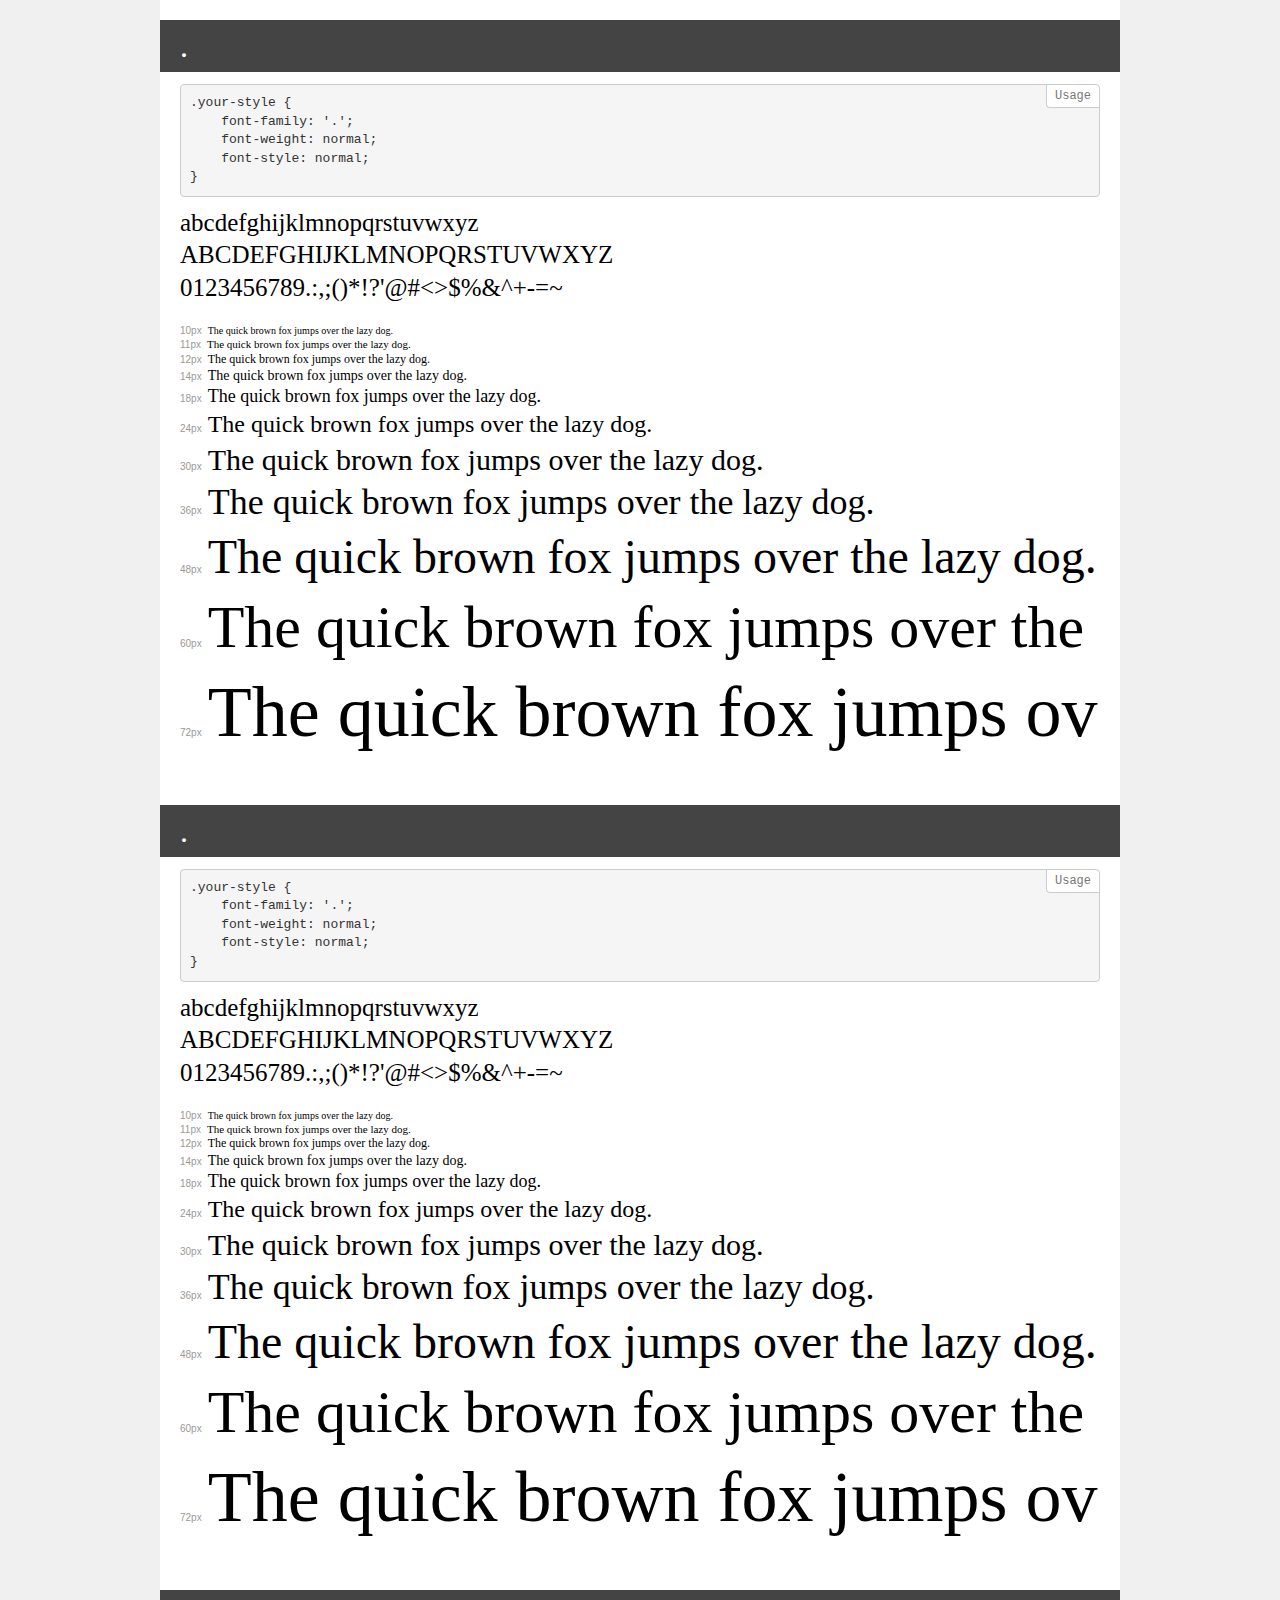
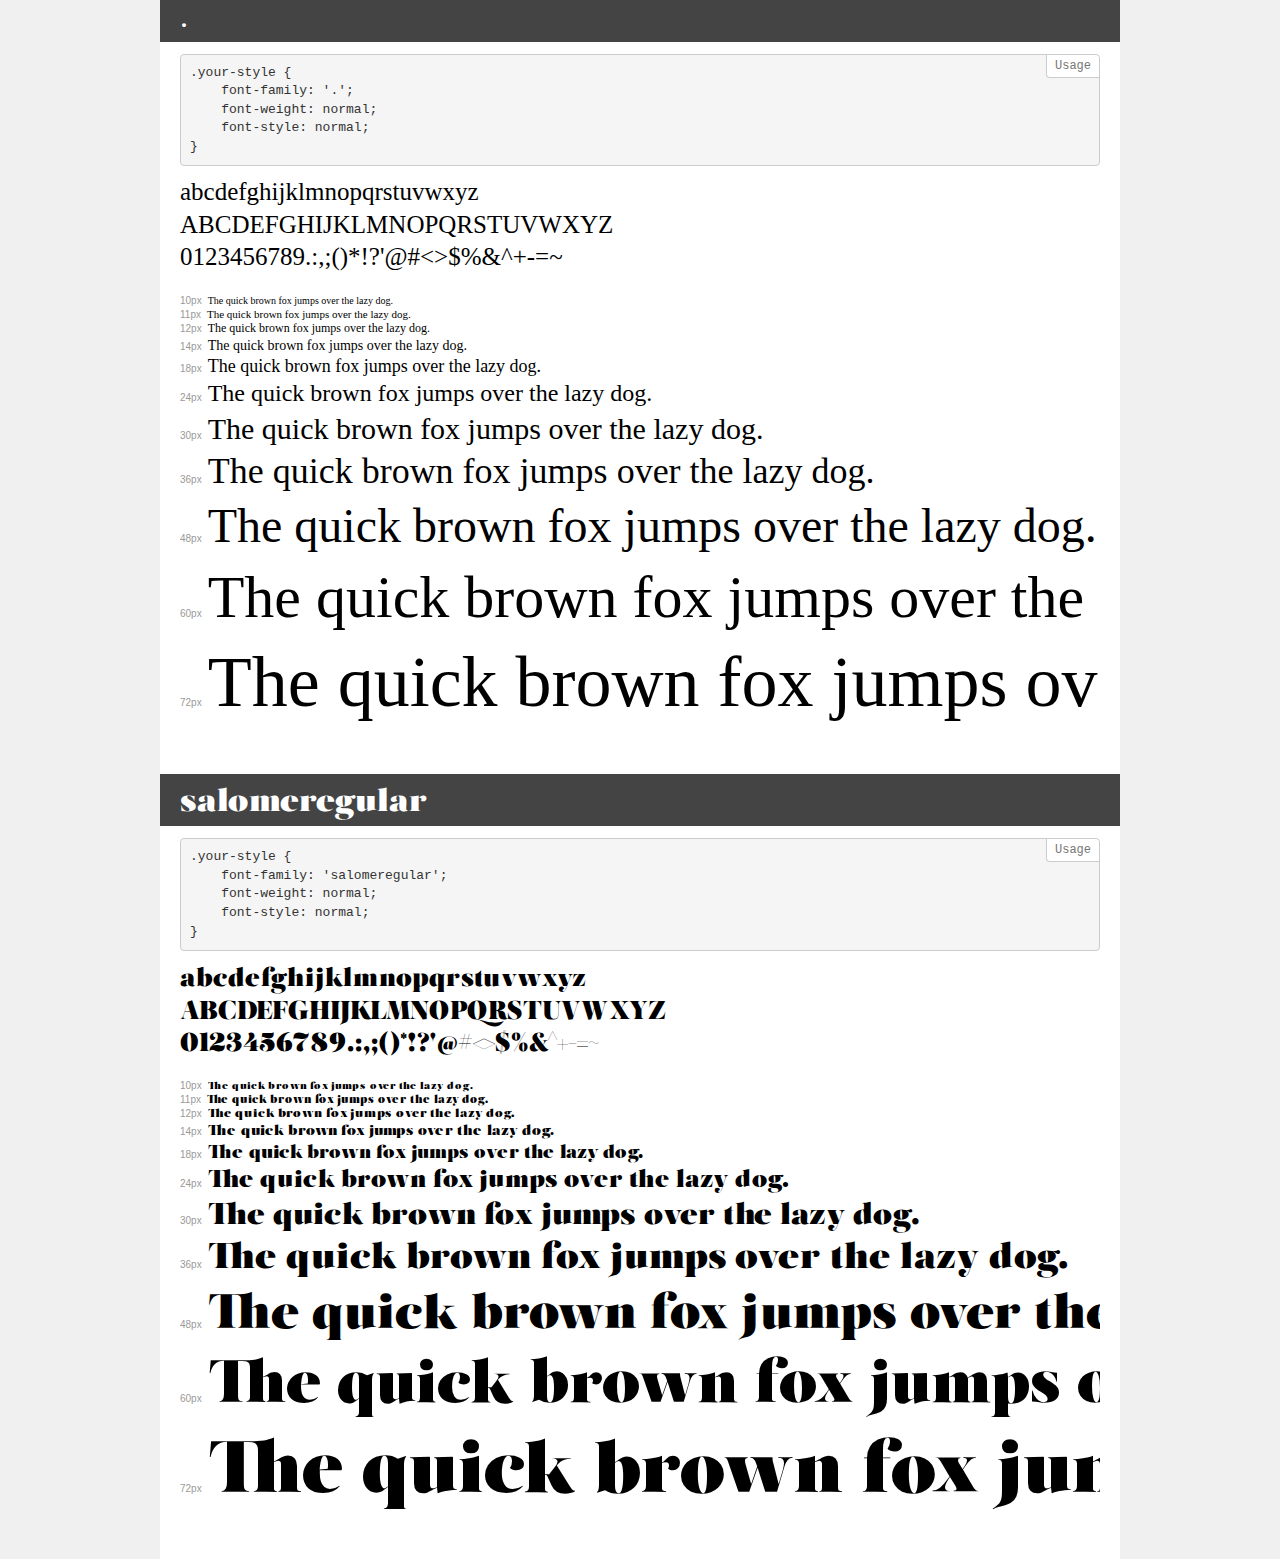
==== Salom/demo.html @ cd8cafcd "first" ====
<!DOCTYPE html>
<html lang="en">
<head>
    <meta charset="utf-8">
    <meta http-equiv="X-UA-Compatible" content="IE=edge">
    <meta name="viewport" content="width=device-width, initial-scale=1">
    <meta name="robots" content="noindex, noarchive">
    <meta name="format-detection" content="telephone=no">
    <title>Transfonter demo</title>
    <link href="stylesheet.css" rel="stylesheet">
    <style>
        /*
        http://meyerweb.com/eric/tools/css/reset/
        v2.0 | 20110126
        License: none (public domain)
        */
        html, body, div, span, applet, object, iframe,
        h1, h2, h3, h4, h5, h6, p, blockquote, pre,
        a, abbr, acronym, address, big, cite, code,
        del, dfn, em, img, ins, kbd, q, s, samp,
        small, strike, strong, sub, sup, tt, var,
        b, u, i, center,
        dl, dt, dd, ol, ul, li,
        fieldset, form, label, legend,
        table, caption, tbody, tfoot, thead, tr, th, td,
        article, aside, canvas, details, embed,
        figure, figcaption, footer, header, hgroup,
        menu, nav, output, ruby, section, summary,
        time, mark, audio, video {
            margin: 0;
            padding: 0;
            border: 0;
            font-size: 100%;
            font: inherit;
            vertical-align: baseline;
        }
        /* HTML5 display-role reset for older browsers */
        article, aside, details, figcaption, figure,
        footer, header, hgroup, menu, nav, section {
            display: block;
        }
        body {
            line-height: 1;
        }
        ol, ul {
            list-style: none;
        }
        blockquote, q {
            quotes: none;
        }
        blockquote:before, blockquote:after,
        q:before, q:after {
            content: '';
            content: none;
        }
        table {
            border-collapse: collapse;
            border-spacing: 0;
        }
        /* demo styles */
        body {
            background: #f0f0f0;
            color: #000;
        }
        .page {
            background: #fff;
            width: 920px;
            margin: 0 auto;
            padding: 20px 20px 0 20px;
            overflow: hidden;
        }
        .font-container {
            overflow-x: auto;
            overflow-y: hidden;
            margin-bottom: 40px;
            line-height: 1.3;
            white-space: nowrap;
            padding-bottom: 5px;
        }
        h1 {
            position: relative;
            background: #444;
            font-size: 32px;
            color: #fff;
            padding: 10px 20px;
            margin: 0 -20px 12px -20px;
        }
        .letters {
            font-size: 25px;
            margin-bottom: 20px;
        }
        .s10:before {
            content: '10px';
        }
        .s11:before {
            content: '11px';
        }
        .s12:before {
            content: '12px';
        }
        .s14:before {
            content: '14px';
        }
        .s18:before {
            content: '18px';
        }
        .s24:before {
            content: '24px';
        }
        .s30:before {
            content: '30px';
        }
        .s36:before {
            content: '36px';
        }
        .s48:before {
            content: '48px';
        }
        .s60:before {
            content: '60px';
        }
        .s72:before {
            content: '72px';
        }
        .s10:before, .s11:before, .s12:before, .s14:before,
        .s18:before, .s24:before, .s30:before, .s36:before,
        .s48:before, .s60:before, .s72:before {
            font-family: Arial, sans-serif;
            font-size: 10px;
            font-weight: normal;
            font-style: normal;
            color: #999;
            padding-right: 6px;
        }
        pre {
            display: block;
            position: relative;
            padding: 9px;
            margin: 0 0 10px;
            font-family: Monaco, Menlo, Consolas, "Courier New", monospace;
            font-size: 13px;
            line-height: 1.428571429;
            color: #333;
            font-weight: normal;
            font-style: normal;
            background-color: #f5f5f5;
            border: 1px solid #ccc;
            overflow-x: auto;
            border-radius: 4px;
        }
        pre:after {
            display: block;
            position: absolute;
            right: 0;
            top: 0;
            content: 'Usage';
            line-height: 1;
            padding: 5px 8px;
            font-size: 12px;
            color: #767676;
            background-color: #fff;
            border: 1px solid #ccc;
            border-right: none;
            border-top: none;
            border-radius: 0 4px 0 4px;
            z-index: 10;
        }
        /* responsive */
        @media (max-width: 959px) {
            .page {
                width: auto;
                margin: 0;
            }
        }
    </style>
</head>
<body>
<div class="page">
    <div class="demo">
        <h1 style="font-family: '.'; font-weight: normal; font-style: normal;">.</h1>
        <pre>.your-style {
    font-family: '.';
    font-weight: normal;
    font-style: normal;
}</pre>
        <div class="font-container" style="font-family: '.'; font-weight: normal; font-style: normal;">
            <p class="letters">
                abcdefghijklmnopqrstuvwxyz<br>
ABCDEFGHIJKLMNOPQRSTUVWXYZ<br>
                0123456789.:,;()*!?'@#<>$%&^+-=~
            </p>
            <p class="s10" style="font-size: 10px;">The quick brown fox jumps over the lazy dog.</p>
            <p class="s11" style="font-size: 11px;">The quick brown fox jumps over the lazy dog.</p>
            <p class="s12" style="font-size: 12px;">The quick brown fox jumps over the lazy dog.</p>
            <p class="s14" style="font-size: 14px;">The quick brown fox jumps over the lazy dog.</p>
            <p class="s18" style="font-size: 18px;">The quick brown fox jumps over the lazy dog.</p>
            <p class="s24" style="font-size: 24px;">The quick brown fox jumps over the lazy dog.</p>
            <p class="s30" style="font-size: 30px;">The quick brown fox jumps over the lazy dog.</p>
            <p class="s36" style="font-size: 36px;">The quick brown fox jumps over the lazy dog.</p>
            <p class="s48" style="font-size: 48px;">The quick brown fox jumps over the lazy dog.</p>
            <p class="s60" style="font-size: 60px;">The quick brown fox jumps over the lazy dog.</p>
            <p class="s72" style="font-size: 72px;">The quick brown fox jumps over the lazy dog.</p>
        </div>
    </div>
    <div class="demo">
        <h1 style="font-family: '.'; font-weight: normal; font-style: normal;">.</h1>
        <pre>.your-style {
    font-family: '.';
    font-weight: normal;
    font-style: normal;
}</pre>
        <div class="font-container" style="font-family: '.'; font-weight: normal; font-style: normal;">
            <p class="letters">
                abcdefghijklmnopqrstuvwxyz<br>
ABCDEFGHIJKLMNOPQRSTUVWXYZ<br>
                0123456789.:,;()*!?'@#<>$%&^+-=~
            </p>
            <p class="s10" style="font-size: 10px;">The quick brown fox jumps over the lazy dog.</p>
            <p class="s11" style="font-size: 11px;">The quick brown fox jumps over the lazy dog.</p>
            <p class="s12" style="font-size: 12px;">The quick brown fox jumps over the lazy dog.</p>
            <p class="s14" style="font-size: 14px;">The quick brown fox jumps over the lazy dog.</p>
            <p class="s18" style="font-size: 18px;">The quick brown fox jumps over the lazy dog.</p>
            <p class="s24" style="font-size: 24px;">The quick brown fox jumps over the lazy dog.</p>
            <p class="s30" style="font-size: 30px;">The quick brown fox jumps over the lazy dog.</p>
            <p class="s36" style="font-size: 36px;">The quick brown fox jumps over the lazy dog.</p>
            <p class="s48" style="font-size: 48px;">The quick brown fox jumps over the lazy dog.</p>
            <p class="s60" style="font-size: 60px;">The quick brown fox jumps over the lazy dog.</p>
            <p class="s72" style="font-size: 72px;">The quick brown fox jumps over the lazy dog.</p>
        </div>
    </div>
    <div class="demo">
        <h1 style="font-family: '.'; font-weight: normal; font-style: normal;">.</h1>
        <pre>.your-style {
    font-family: '.';
    font-weight: normal;
    font-style: normal;
}</pre>
        <div class="font-container" style="font-family: '.'; font-weight: normal; font-style: normal;">
            <p class="letters">
                abcdefghijklmnopqrstuvwxyz<br>
ABCDEFGHIJKLMNOPQRSTUVWXYZ<br>
                0123456789.:,;()*!?'@#<>$%&^+-=~
            </p>
            <p class="s10" style="font-size: 10px;">The quick brown fox jumps over the lazy dog.</p>
            <p class="s11" style="font-size: 11px;">The quick brown fox jumps over the lazy dog.</p>
            <p class="s12" style="font-size: 12px;">The quick brown fox jumps over the lazy dog.</p>
            <p class="s14" style="font-size: 14px;">The quick brown fox jumps over the lazy dog.</p>
            <p class="s18" style="font-size: 18px;">The quick brown fox jumps over the lazy dog.</p>
            <p class="s24" style="font-size: 24px;">The quick brown fox jumps over the lazy dog.</p>
            <p class="s30" style="font-size: 30px;">The quick brown fox jumps over the lazy dog.</p>
            <p class="s36" style="font-size: 36px;">The quick brown fox jumps over the lazy dog.</p>
            <p class="s48" style="font-size: 48px;">The quick brown fox jumps over the lazy dog.</p>
            <p class="s60" style="font-size: 60px;">The quick brown fox jumps over the lazy dog.</p>
            <p class="s72" style="font-size: 72px;">The quick brown fox jumps over the lazy dog.</p>
        </div>
    </div>
    <div class="demo">
        <h1 style="font-family: 'salomeregular'; font-weight: normal; font-style: normal;">salomeregular</h1>
        <pre>.your-style {
    font-family: 'salomeregular';
    font-weight: normal;
    font-style: normal;
}</pre>
        <div class="font-container" style="font-family: 'salomeregular'; font-weight: normal; font-style: normal;">
            <p class="letters">
                abcdefghijklmnopqrstuvwxyz<br>
ABCDEFGHIJKLMNOPQRSTUVWXYZ<br>
                0123456789.:,;()*!?'@#<>$%&^+-=~
            </p>
            <p class="s10" style="font-size: 10px;">The quick brown fox jumps over the lazy dog.</p>
            <p class="s11" style="font-size: 11px;">The quick brown fox jumps over the lazy dog.</p>
            <p class="s12" style="font-size: 12px;">The quick brown fox jumps over the lazy dog.</p>
            <p class="s14" style="font-size: 14px;">The quick brown fox jumps over the lazy dog.</p>
            <p class="s18" style="font-size: 18px;">The quick brown fox jumps over the lazy dog.</p>
            <p class="s24" style="font-size: 24px;">The quick brown fox jumps over the lazy dog.</p>
            <p class="s30" style="font-size: 30px;">The quick brown fox jumps over the lazy dog.</p>
            <p class="s36" style="font-size: 36px;">The quick brown fox jumps over the lazy dog.</p>
            <p class="s48" style="font-size: 48px;">The quick brown fox jumps over the lazy dog.</p>
            <p class="s60" style="font-size: 60px;">The quick brown fox jumps over the lazy dog.</p>
            <p class="s72" style="font-size: 72px;">The quick brown fox jumps over the lazy dog.</p>
        </div>
    </div>
</div>
</body>
</html>
---- Salom/stylesheet.css ----
@font-face {
    font-family: 'regular';
    src: url('a1899b771c56ccf1a39ca970450becd0.woff2') format('woff2'),
        url('a1899b771c56ccf1a39ca970450becd0.woff') format('woff');
    font-weight: normal;
    font-style: normal;
    font-display: swap;
}

@font-face {
    font-family: 'salo';
    src: url('6bd998fea910812504d21d6ac72f9433.woff2') format('woff2'),
        url('6bd998fea910812504d21d6ac72f9433.woff') format('woff');
    font-weight: normal;
    font-style: normal;
    font-display: swap;
}

@font-face {
    font-family: 'normal';
    src: url('de6f06a52fe7b34ed2ae7b54ac18401c.woff2') format('woff2'),
        url('de6f06a52fe7b34ed2ae7b54ac18401c.woff') format('woff');
    font-weight: normal;
    font-style: normal;
    font-display: swap;
}

@font-face {
    font-family: 'salomeregular';
    src: url('salomeregular.woff2') format('woff2'),
        url('salomeregular.woff') format('woff');
    font-weight: normal;
    font-style: normal;
    font-display: swap;
}
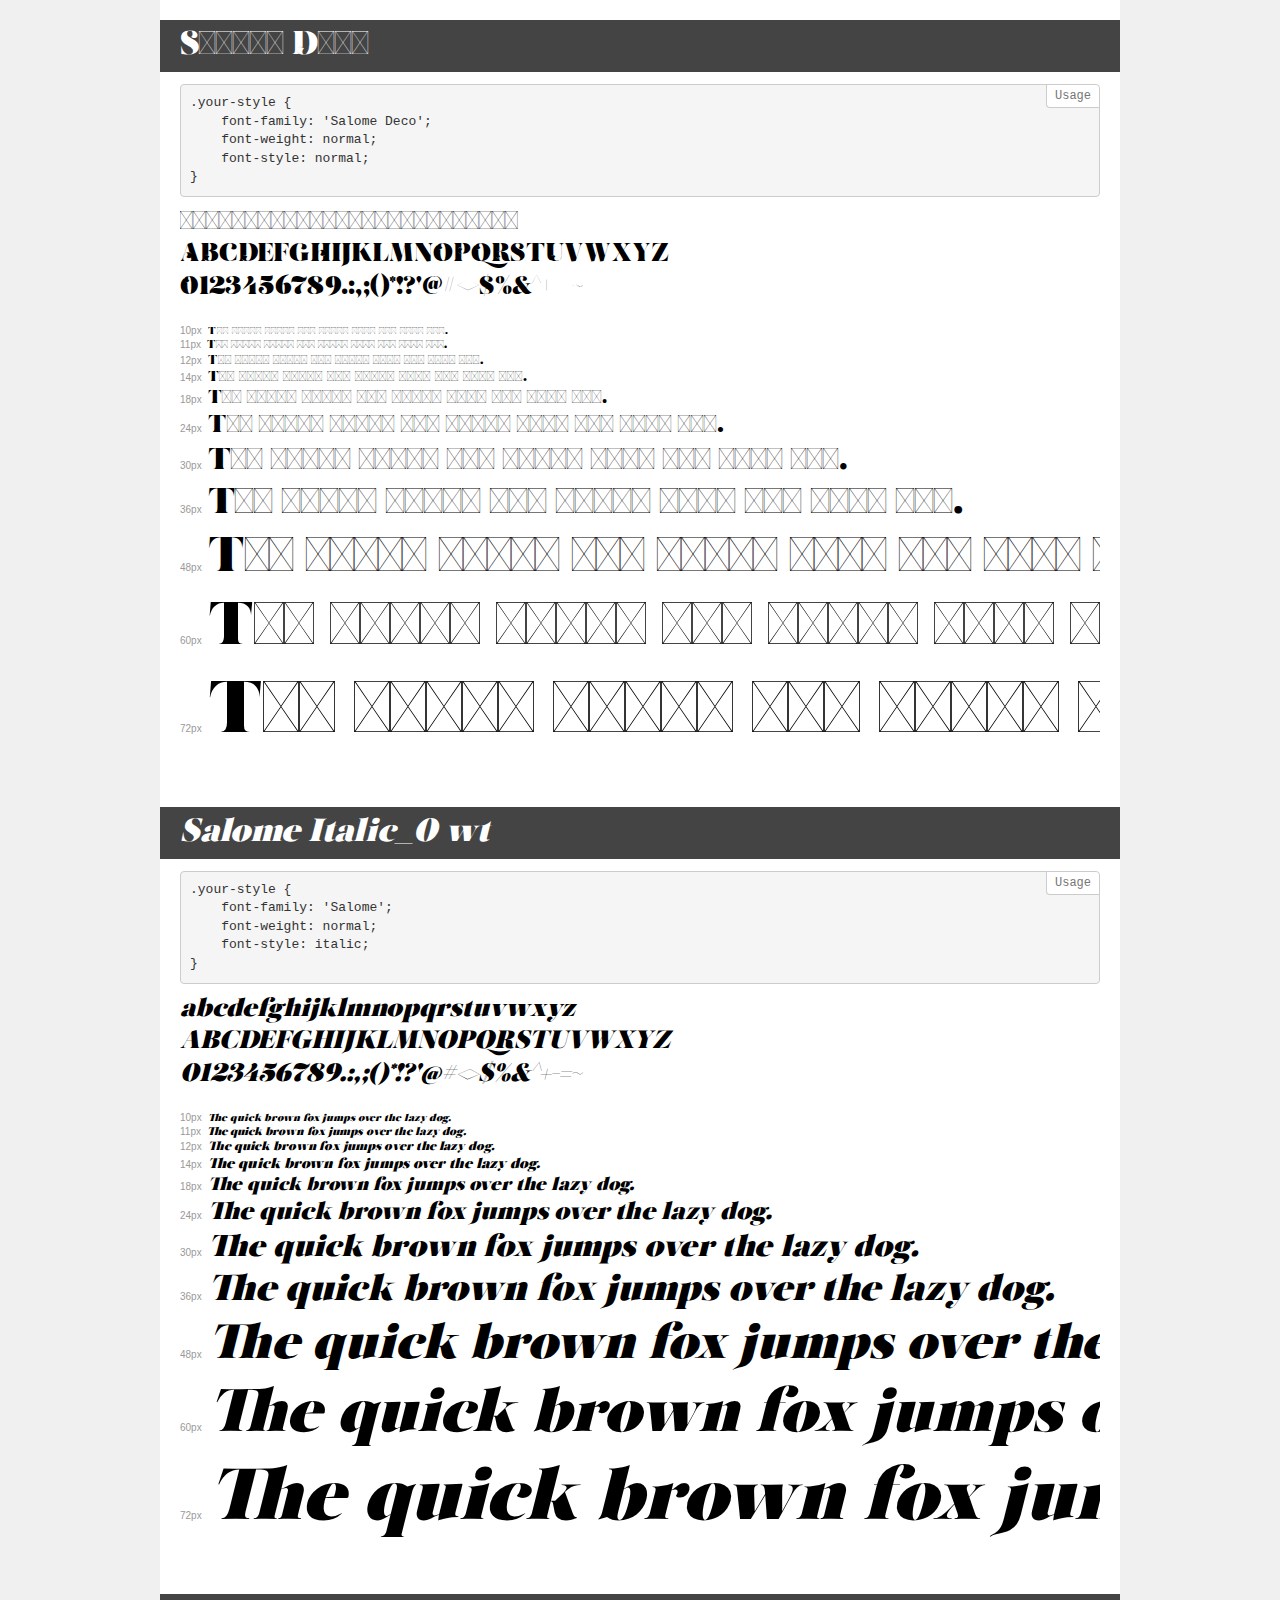
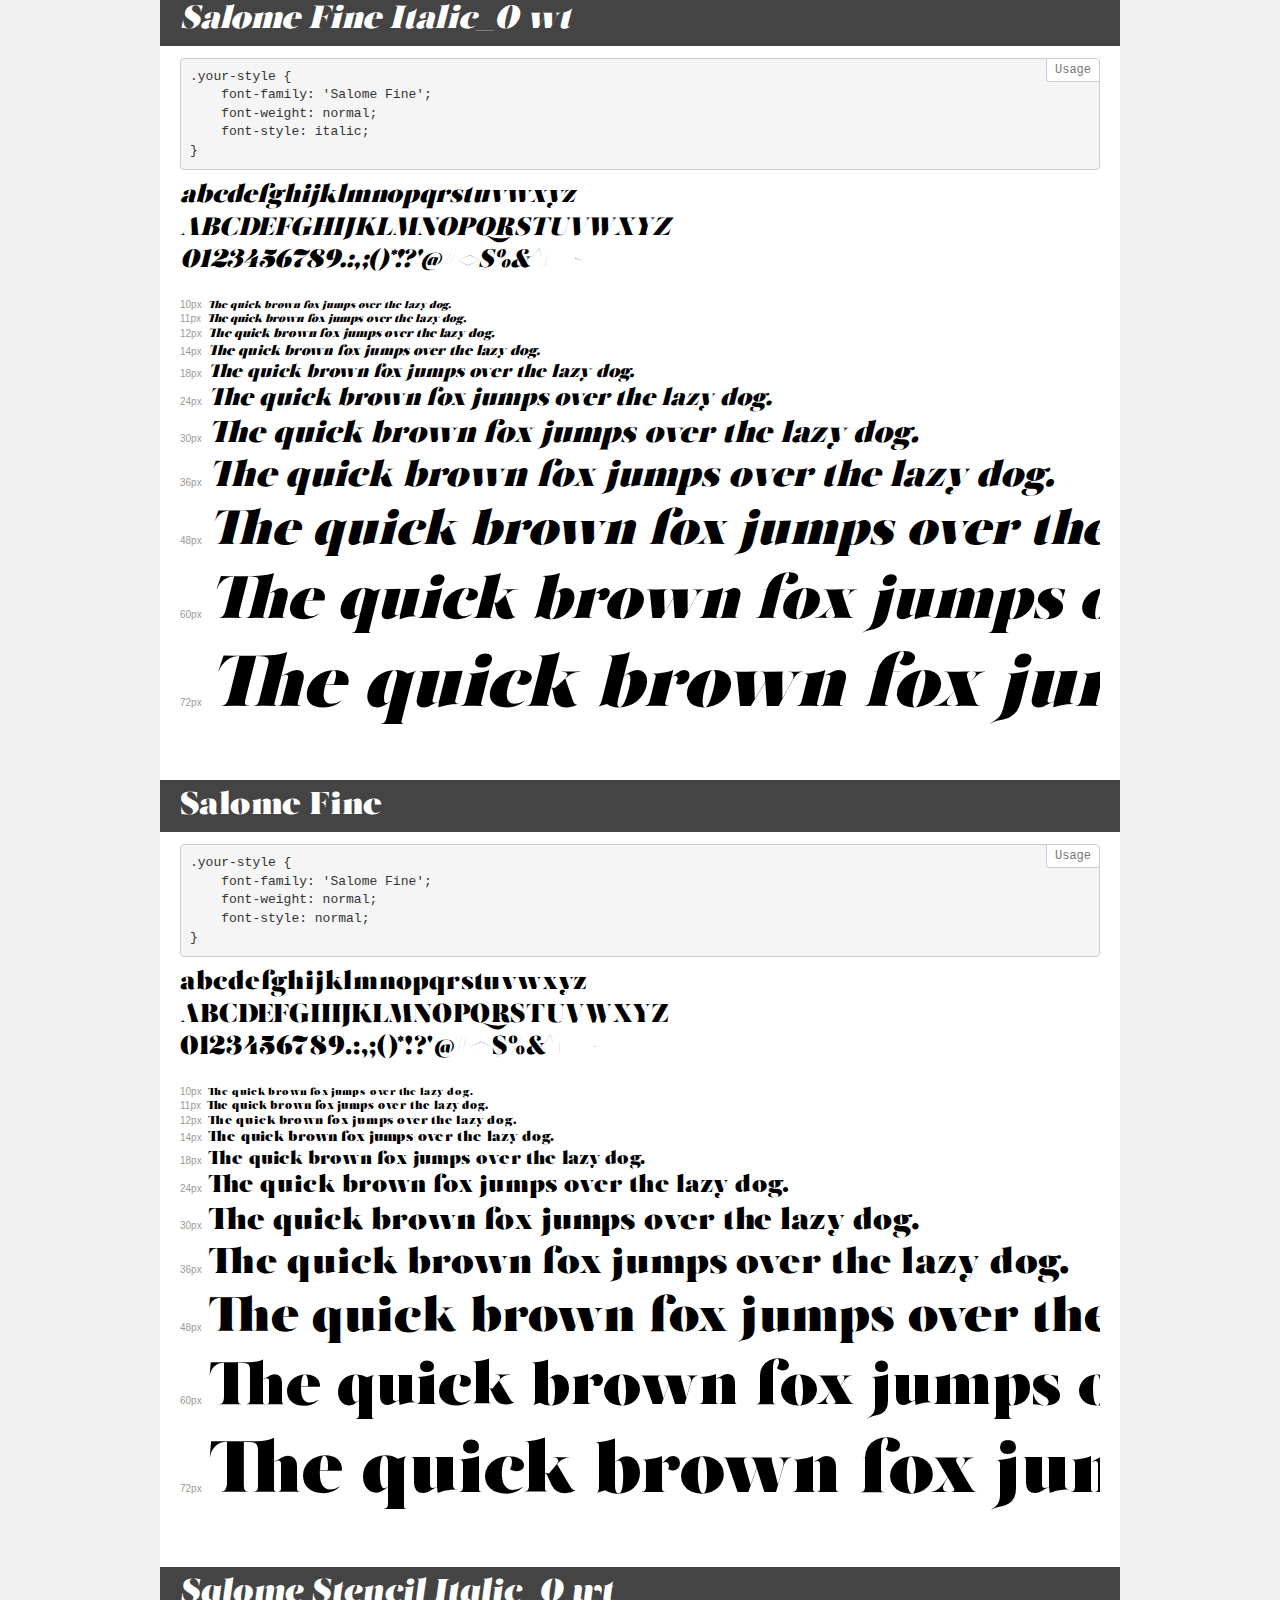
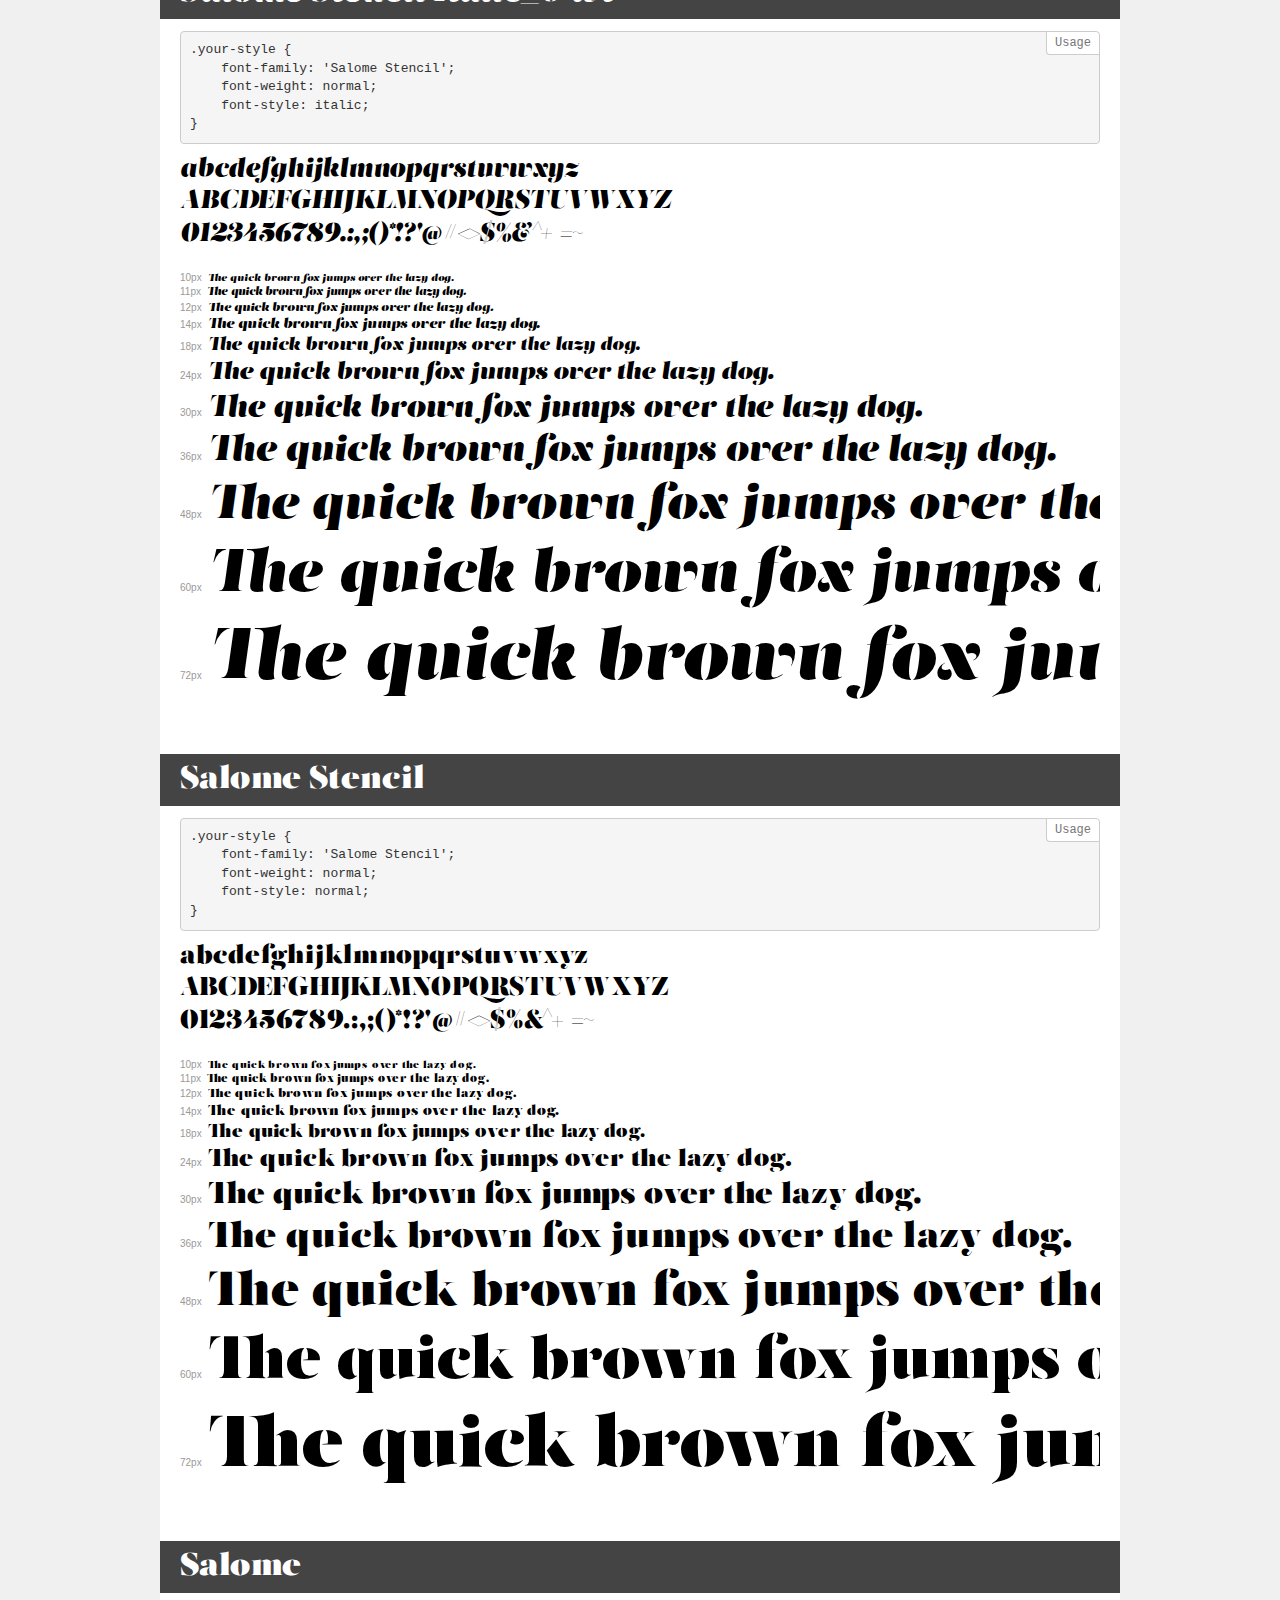
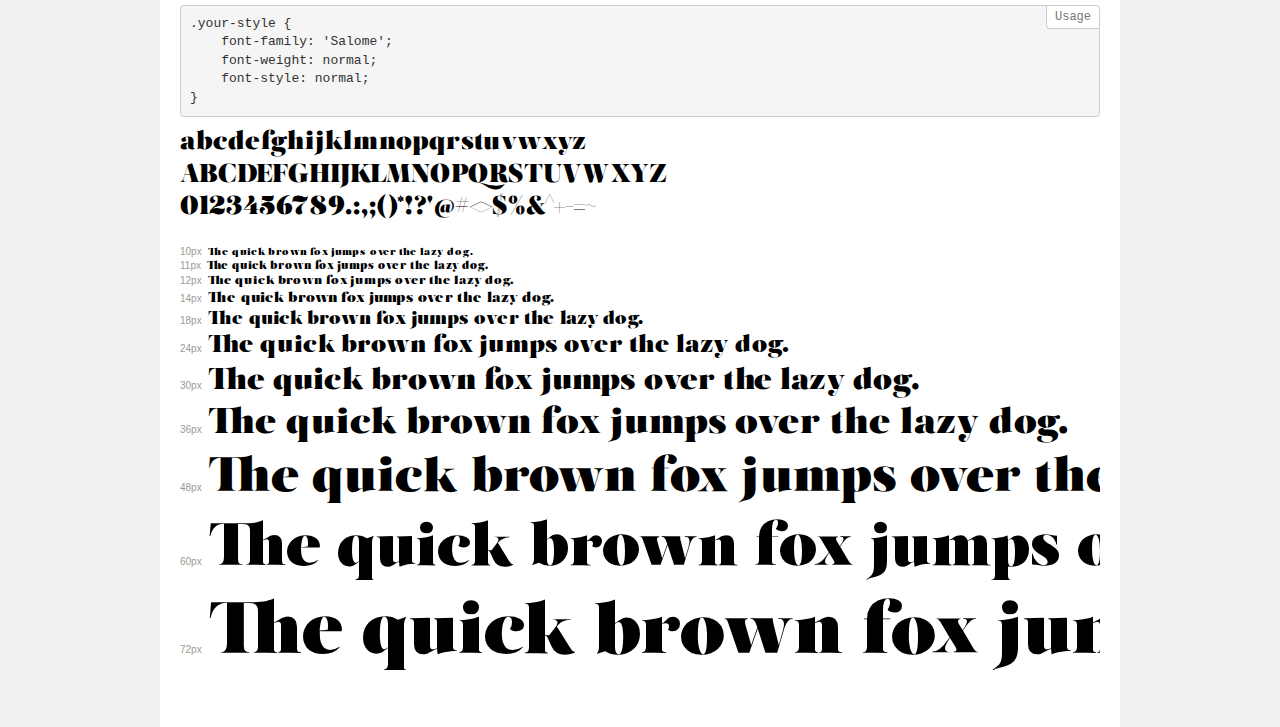
==== commit bb247952: "al" ====
--- a/Salom/demo.html
+++ b/Salom/demo.html
@@ -177,91 +177,169 @@
 <body>
 <div class="page">
     <div class="demo">
-        <h1 style="font-family: '.'; font-weight: normal; font-style: normal;">.</h1>
-        <pre>.your-style {
-    font-family: '.';
+        <h1 style="font-family: 'Salome Deco'; font-weight: normal; font-style: normal;">Salome Deco</h1>
+        <pre>.your-style {
+    font-family: 'Salome Deco';
     font-weight: normal;
     font-style: normal;
 }</pre>
-        <div class="font-container" style="font-family: '.'; font-weight: normal; font-style: normal;">
-            <p class="letters">
-                abcdefghijklmnopqrstuvwxyz<br>
-ABCDEFGHIJKLMNOPQRSTUVWXYZ<br>
-                0123456789.:,;()*!?'@#<>$%&^+-=~
-            </p>
-            <p class="s10" style="font-size: 10px;">The quick brown fox jumps over the lazy dog.</p>
-            <p class="s11" style="font-size: 11px;">The quick brown fox jumps over the lazy dog.</p>
-            <p class="s12" style="font-size: 12px;">The quick brown fox jumps over the lazy dog.</p>
-            <p class="s14" style="font-size: 14px;">The quick brown fox jumps over the lazy dog.</p>
-            <p class="s18" style="font-size: 18px;">The quick brown fox jumps over the lazy dog.</p>
-            <p class="s24" style="font-size: 24px;">The quick brown fox jumps over the lazy dog.</p>
-            <p class="s30" style="font-size: 30px;">The quick brown fox jumps over the lazy dog.</p>
-            <p class="s36" style="font-size: 36px;">The quick brown fox jumps over the lazy dog.</p>
-            <p class="s48" style="font-size: 48px;">The quick brown fox jumps over the lazy dog.</p>
-            <p class="s60" style="font-size: 60px;">The quick brown fox jumps over the lazy dog.</p>
-            <p class="s72" style="font-size: 72px;">The quick brown fox jumps over the lazy dog.</p>
-        </div>
-    </div>
-    <div class="demo">
-        <h1 style="font-family: '.'; font-weight: normal; font-style: normal;">.</h1>
-        <pre>.your-style {
-    font-family: '.';
+        <div class="font-container" style="font-family: 'Salome Deco'; font-weight: normal; font-style: normal;">
+            <p class="letters">
+                abcdefghijklmnopqrstuvwxyz<br>
+ABCDEFGHIJKLMNOPQRSTUVWXYZ<br>
+                0123456789.:,;()*!?'@#<>$%&^+-=~
+            </p>
+            <p class="s10" style="font-size: 10px;">The quick brown fox jumps over the lazy dog.</p>
+            <p class="s11" style="font-size: 11px;">The quick brown fox jumps over the lazy dog.</p>
+            <p class="s12" style="font-size: 12px;">The quick brown fox jumps over the lazy dog.</p>
+            <p class="s14" style="font-size: 14px;">The quick brown fox jumps over the lazy dog.</p>
+            <p class="s18" style="font-size: 18px;">The quick brown fox jumps over the lazy dog.</p>
+            <p class="s24" style="font-size: 24px;">The quick brown fox jumps over the lazy dog.</p>
+            <p class="s30" style="font-size: 30px;">The quick brown fox jumps over the lazy dog.</p>
+            <p class="s36" style="font-size: 36px;">The quick brown fox jumps over the lazy dog.</p>
+            <p class="s48" style="font-size: 48px;">The quick brown fox jumps over the lazy dog.</p>
+            <p class="s60" style="font-size: 60px;">The quick brown fox jumps over the lazy dog.</p>
+            <p class="s72" style="font-size: 72px;">The quick brown fox jumps over the lazy dog.</p>
+        </div>
+    </div>
+    <div class="demo">
+        <h1 style="font-family: 'Salome'; font-weight: normal; font-style: italic;">Salome Italic_0 wt</h1>
+        <pre>.your-style {
+    font-family: 'Salome';
+    font-weight: normal;
+    font-style: italic;
+}</pre>
+        <div class="font-container" style="font-family: 'Salome'; font-weight: normal; font-style: italic;">
+            <p class="letters">
+                abcdefghijklmnopqrstuvwxyz<br>
+ABCDEFGHIJKLMNOPQRSTUVWXYZ<br>
+                0123456789.:,;()*!?'@#<>$%&^+-=~
+            </p>
+            <p class="s10" style="font-size: 10px;">The quick brown fox jumps over the lazy dog.</p>
+            <p class="s11" style="font-size: 11px;">The quick brown fox jumps over the lazy dog.</p>
+            <p class="s12" style="font-size: 12px;">The quick brown fox jumps over the lazy dog.</p>
+            <p class="s14" style="font-size: 14px;">The quick brown fox jumps over the lazy dog.</p>
+            <p class="s18" style="font-size: 18px;">The quick brown fox jumps over the lazy dog.</p>
+            <p class="s24" style="font-size: 24px;">The quick brown fox jumps over the lazy dog.</p>
+            <p class="s30" style="font-size: 30px;">The quick brown fox jumps over the lazy dog.</p>
+            <p class="s36" style="font-size: 36px;">The quick brown fox jumps over the lazy dog.</p>
+            <p class="s48" style="font-size: 48px;">The quick brown fox jumps over the lazy dog.</p>
+            <p class="s60" style="font-size: 60px;">The quick brown fox jumps over the lazy dog.</p>
+            <p class="s72" style="font-size: 72px;">The quick brown fox jumps over the lazy dog.</p>
+        </div>
+    </div>
+    <div class="demo">
+        <h1 style="font-family: 'Salome Fine'; font-weight: normal; font-style: italic;">Salome Fine Italic_0 wt</h1>
+        <pre>.your-style {
+    font-family: 'Salome Fine';
+    font-weight: normal;
+    font-style: italic;
+}</pre>
+        <div class="font-container" style="font-family: 'Salome Fine'; font-weight: normal; font-style: italic;">
+            <p class="letters">
+                abcdefghijklmnopqrstuvwxyz<br>
+ABCDEFGHIJKLMNOPQRSTUVWXYZ<br>
+                0123456789.:,;()*!?'@#<>$%&^+-=~
+            </p>
+            <p class="s10" style="font-size: 10px;">The quick brown fox jumps over the lazy dog.</p>
+            <p class="s11" style="font-size: 11px;">The quick brown fox jumps over the lazy dog.</p>
+            <p class="s12" style="font-size: 12px;">The quick brown fox jumps over the lazy dog.</p>
+            <p class="s14" style="font-size: 14px;">The quick brown fox jumps over the lazy dog.</p>
+            <p class="s18" style="font-size: 18px;">The quick brown fox jumps over the lazy dog.</p>
+            <p class="s24" style="font-size: 24px;">The quick brown fox jumps over the lazy dog.</p>
+            <p class="s30" style="font-size: 30px;">The quick brown fox jumps over the lazy dog.</p>
+            <p class="s36" style="font-size: 36px;">The quick brown fox jumps over the lazy dog.</p>
+            <p class="s48" style="font-size: 48px;">The quick brown fox jumps over the lazy dog.</p>
+            <p class="s60" style="font-size: 60px;">The quick brown fox jumps over the lazy dog.</p>
+            <p class="s72" style="font-size: 72px;">The quick brown fox jumps over the lazy dog.</p>
+        </div>
+    </div>
+    <div class="demo">
+        <h1 style="font-family: 'Salome Fine'; font-weight: normal; font-style: normal;">Salome Fine</h1>
+        <pre>.your-style {
+    font-family: 'Salome Fine';
     font-weight: normal;
     font-style: normal;
 }</pre>
-        <div class="font-container" style="font-family: '.'; font-weight: normal; font-style: normal;">
-            <p class="letters">
-                abcdefghijklmnopqrstuvwxyz<br>
-ABCDEFGHIJKLMNOPQRSTUVWXYZ<br>
-                0123456789.:,;()*!?'@#<>$%&^+-=~
-            </p>
-            <p class="s10" style="font-size: 10px;">The quick brown fox jumps over the lazy dog.</p>
-            <p class="s11" style="font-size: 11px;">The quick brown fox jumps over the lazy dog.</p>
-            <p class="s12" style="font-size: 12px;">The quick brown fox jumps over the lazy dog.</p>
-            <p class="s14" style="font-size: 14px;">The quick brown fox jumps over the lazy dog.</p>
-            <p class="s18" style="font-size: 18px;">The quick brown fox jumps over the lazy dog.</p>
-            <p class="s24" style="font-size: 24px;">The quick brown fox jumps over the lazy dog.</p>
-            <p class="s30" style="font-size: 30px;">The quick brown fox jumps over the lazy dog.</p>
-            <p class="s36" style="font-size: 36px;">The quick brown fox jumps over the lazy dog.</p>
-            <p class="s48" style="font-size: 48px;">The quick brown fox jumps over the lazy dog.</p>
-            <p class="s60" style="font-size: 60px;">The quick brown fox jumps over the lazy dog.</p>
-            <p class="s72" style="font-size: 72px;">The quick brown fox jumps over the lazy dog.</p>
-        </div>
-    </div>
-    <div class="demo">
-        <h1 style="font-family: '.'; font-weight: normal; font-style: normal;">.</h1>
-        <pre>.your-style {
-    font-family: '.';
+        <div class="font-container" style="font-family: 'Salome Fine'; font-weight: normal; font-style: normal;">
+            <p class="letters">
+                abcdefghijklmnopqrstuvwxyz<br>
+ABCDEFGHIJKLMNOPQRSTUVWXYZ<br>
+                0123456789.:,;()*!?'@#<>$%&^+-=~
+            </p>
+            <p class="s10" style="font-size: 10px;">The quick brown fox jumps over the lazy dog.</p>
+            <p class="s11" style="font-size: 11px;">The quick brown fox jumps over the lazy dog.</p>
+            <p class="s12" style="font-size: 12px;">The quick brown fox jumps over the lazy dog.</p>
+            <p class="s14" style="font-size: 14px;">The quick brown fox jumps over the lazy dog.</p>
+            <p class="s18" style="font-size: 18px;">The quick brown fox jumps over the lazy dog.</p>
+            <p class="s24" style="font-size: 24px;">The quick brown fox jumps over the lazy dog.</p>
+            <p class="s30" style="font-size: 30px;">The quick brown fox jumps over the lazy dog.</p>
+            <p class="s36" style="font-size: 36px;">The quick brown fox jumps over the lazy dog.</p>
+            <p class="s48" style="font-size: 48px;">The quick brown fox jumps over the lazy dog.</p>
+            <p class="s60" style="font-size: 60px;">The quick brown fox jumps over the lazy dog.</p>
+            <p class="s72" style="font-size: 72px;">The quick brown fox jumps over the lazy dog.</p>
+        </div>
+    </div>
+    <div class="demo">
+        <h1 style="font-family: 'Salome Stencil'; font-weight: normal; font-style: italic;">Salome Stencil Italic_0 wt</h1>
+        <pre>.your-style {
+    font-family: 'Salome Stencil';
+    font-weight: normal;
+    font-style: italic;
+}</pre>
+        <div class="font-container" style="font-family: 'Salome Stencil'; font-weight: normal; font-style: italic;">
+            <p class="letters">
+                abcdefghijklmnopqrstuvwxyz<br>
+ABCDEFGHIJKLMNOPQRSTUVWXYZ<br>
+                0123456789.:,;()*!?'@#<>$%&^+-=~
+            </p>
+            <p class="s10" style="font-size: 10px;">The quick brown fox jumps over the lazy dog.</p>
+            <p class="s11" style="font-size: 11px;">The quick brown fox jumps over the lazy dog.</p>
+            <p class="s12" style="font-size: 12px;">The quick brown fox jumps over the lazy dog.</p>
+            <p class="s14" style="font-size: 14px;">The quick brown fox jumps over the lazy dog.</p>
+            <p class="s18" style="font-size: 18px;">The quick brown fox jumps over the lazy dog.</p>
+            <p class="s24" style="font-size: 24px;">The quick brown fox jumps over the lazy dog.</p>
+            <p class="s30" style="font-size: 30px;">The quick brown fox jumps over the lazy dog.</p>
+            <p class="s36" style="font-size: 36px;">The quick brown fox jumps over the lazy dog.</p>
+            <p class="s48" style="font-size: 48px;">The quick brown fox jumps over the lazy dog.</p>
+            <p class="s60" style="font-size: 60px;">The quick brown fox jumps over the lazy dog.</p>
+            <p class="s72" style="font-size: 72px;">The quick brown fox jumps over the lazy dog.</p>
+        </div>
+    </div>
+    <div class="demo">
+        <h1 style="font-family: 'Salome Stencil'; font-weight: normal; font-style: normal;">Salome Stencil</h1>
+        <pre>.your-style {
+    font-family: 'Salome Stencil';
     font-weight: normal;
     font-style: normal;
 }</pre>
-        <div class="font-container" style="font-family: '.'; font-weight: normal; font-style: normal;">
-            <p class="letters">
-                abcdefghijklmnopqrstuvwxyz<br>
-ABCDEFGHIJKLMNOPQRSTUVWXYZ<br>
-                0123456789.:,;()*!?'@#<>$%&^+-=~
-            </p>
-            <p class="s10" style="font-size: 10px;">The quick brown fox jumps over the lazy dog.</p>
-            <p class="s11" style="font-size: 11px;">The quick brown fox jumps over the lazy dog.</p>
-            <p class="s12" style="font-size: 12px;">The quick brown fox jumps over the lazy dog.</p>
-            <p class="s14" style="font-size: 14px;">The quick brown fox jumps over the lazy dog.</p>
-            <p class="s18" style="font-size: 18px;">The quick brown fox jumps over the lazy dog.</p>
-            <p class="s24" style="font-size: 24px;">The quick brown fox jumps over the lazy dog.</p>
-            <p class="s30" style="font-size: 30px;">The quick brown fox jumps over the lazy dog.</p>
-            <p class="s36" style="font-size: 36px;">The quick brown fox jumps over the lazy dog.</p>
-            <p class="s48" style="font-size: 48px;">The quick brown fox jumps over the lazy dog.</p>
-            <p class="s60" style="font-size: 60px;">The quick brown fox jumps over the lazy dog.</p>
-            <p class="s72" style="font-size: 72px;">The quick brown fox jumps over the lazy dog.</p>
-        </div>
-    </div>
-    <div class="demo">
-        <h1 style="font-family: 'salomeregular'; font-weight: normal; font-style: normal;">salomeregular</h1>
-        <pre>.your-style {
-    font-family: 'salomeregular';
+        <div class="font-container" style="font-family: 'Salome Stencil'; font-weight: normal; font-style: normal;">
+            <p class="letters">
+                abcdefghijklmnopqrstuvwxyz<br>
+ABCDEFGHIJKLMNOPQRSTUVWXYZ<br>
+                0123456789.:,;()*!?'@#<>$%&^+-=~
+            </p>
+            <p class="s10" style="font-size: 10px;">The quick brown fox jumps over the lazy dog.</p>
+            <p class="s11" style="font-size: 11px;">The quick brown fox jumps over the lazy dog.</p>
+            <p class="s12" style="font-size: 12px;">The quick brown fox jumps over the lazy dog.</p>
+            <p class="s14" style="font-size: 14px;">The quick brown fox jumps over the lazy dog.</p>
+            <p class="s18" style="font-size: 18px;">The quick brown fox jumps over the lazy dog.</p>
+            <p class="s24" style="font-size: 24px;">The quick brown fox jumps over the lazy dog.</p>
+            <p class="s30" style="font-size: 30px;">The quick brown fox jumps over the lazy dog.</p>
+            <p class="s36" style="font-size: 36px;">The quick brown fox jumps over the lazy dog.</p>
+            <p class="s48" style="font-size: 48px;">The quick brown fox jumps over the lazy dog.</p>
+            <p class="s60" style="font-size: 60px;">The quick brown fox jumps over the lazy dog.</p>
+            <p class="s72" style="font-size: 72px;">The quick brown fox jumps over the lazy dog.</p>
+        </div>
+    </div>
+    <div class="demo">
+        <h1 style="font-family: 'Salome'; font-weight: normal; font-style: normal;">Salome</h1>
+        <pre>.your-style {
+    font-family: 'Salome';
     font-weight: normal;
     font-style: normal;
 }</pre>
-        <div class="font-container" style="font-family: 'salomeregular'; font-weight: normal; font-style: normal;">
+        <div class="font-container" style="font-family: 'Salome'; font-weight: normal; font-style: normal;">
             <p class="letters">
                 abcdefghijklmnopqrstuvwxyz<br>
 ABCDEFGHIJKLMNOPQRSTUVWXYZ<br>
--- a/Salom/stylesheet.css
+++ b/Salom/stylesheet.css
@@ -1,34 +1,61 @@
 @font-face {
-    font-family: 'regular';
-    src: url('a1899b771c56ccf1a39ca970450becd0.woff2') format('woff2'),
-        url('a1899b771c56ccf1a39ca970450becd0.woff') format('woff');
+    font-family: 'Salome Deco';
+    src: url('Salome-Deco.woff2') format('woff2'),
+        url('Salome-Deco.woff') format('woff');
     font-weight: normal;
     font-style: normal;
     font-display: swap;
 }
 
 @font-face {
+    font-family: 'salor';
+    src: url('Salome-Italic_0_wt.woff2') format('woff2'),
+        url('Salome-Italic_0_wt.woff') format('woff');
+    font-weight: normal;
+    font-style: italic;
+    font-display: swap;
+}
+
+@font-face {
     font-family: 'salo';
-    src: url('6bd998fea910812504d21d6ac72f9433.woff2') format('woff2'),
-        url('6bd998fea910812504d21d6ac72f9433.woff') format('woff');
+    src: url('SalomeFine-Italic_0_wt.woff2') format('woff2'),
+        url('SalomeFine-Italic_0_wt.woff') format('woff');
+    font-weight: normal;
+    font-style: italic;
+    font-display: swap;
+}
+
+@font-face {
+    font-family: 'Salome Fine';
+    src: url('Salome-Fine.woff2') format('woff2'),
+        url('Salome-Fine.woff') format('woff');
     font-weight: normal;
     font-style: normal;
     font-display: swap;
 }
 
 @font-face {
-    font-family: 'normal';
-    src: url('de6f06a52fe7b34ed2ae7b54ac18401c.woff2') format('woff2'),
-        url('de6f06a52fe7b34ed2ae7b54ac18401c.woff') format('woff');
+    font-family: 'Salome Stencil';
+    src: url('SalomeStencil-Italic_0_wt.woff2') format('woff2'),
+        url('SalomeStencil-Italic_0_wt.woff') format('woff');
+    font-weight: normal;
+    font-style: italic;
+    font-display: swap;
+}
+
+@font-face {
+    font-family: 'Salome Stencil';
+    src: url('Salome-Stencil.woff2') format('woff2'),
+        url('Salome-Stencil.woff') format('woff');
     font-weight: normal;
     font-style: normal;
     font-display: swap;
 }
 
 @font-face {
-    font-family: 'salomeregular';
-    src: url('salomeregular.woff2') format('woff2'),
-        url('salomeregular.woff') format('woff');
+    font-family: 'Salome';
+    src: url('Salome.woff2') format('woff2'),
+        url('Salome.woff') format('woff');
     font-weight: normal;
     font-style: normal;
     font-display: swap;
